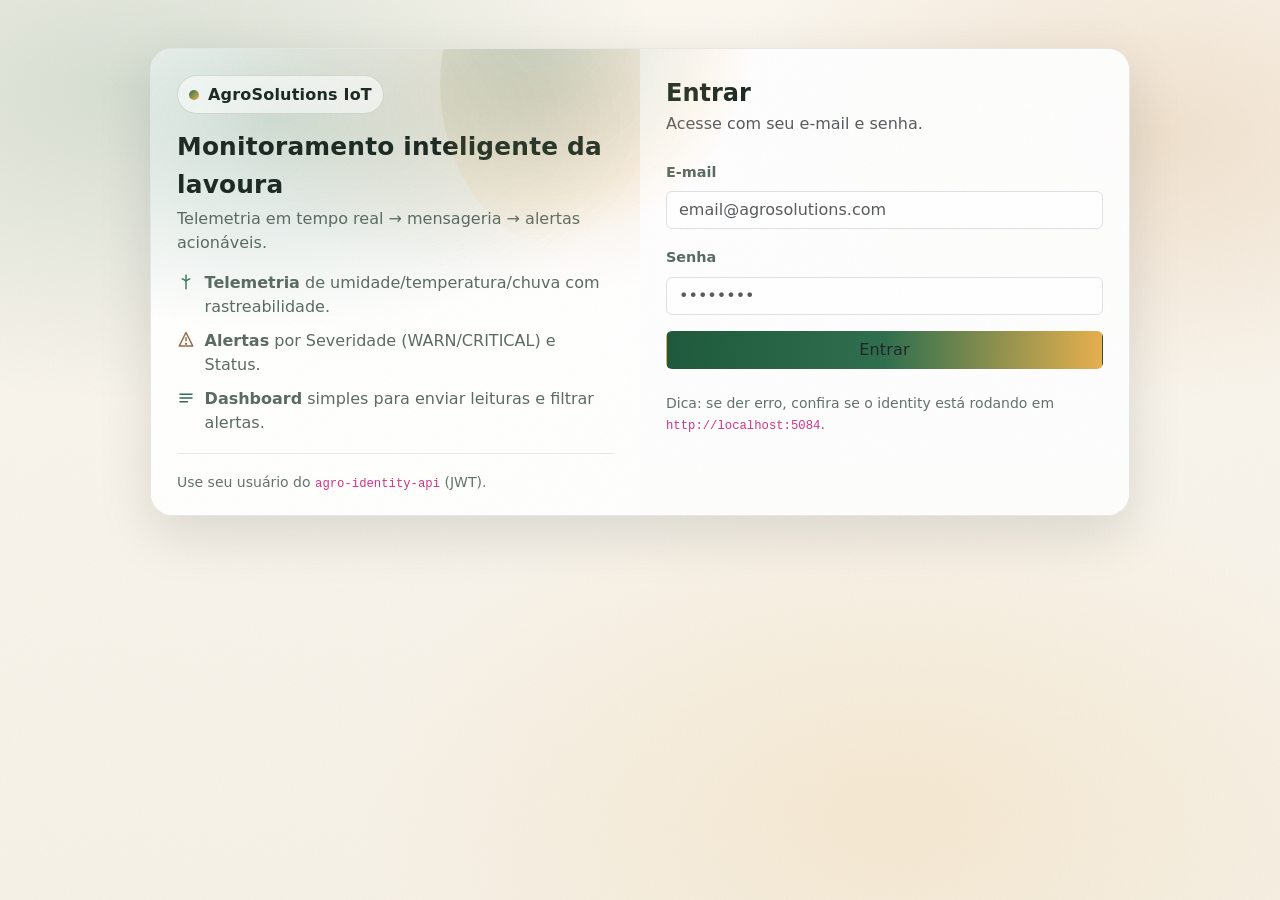
==== login.html @ 235bf012 "Initial MVP" ====
<!doctype html>
<html lang="pt-br">
<head>
    <meta charset="utf-8" />
    <meta name="viewport" content="width=device-width,initial-scale=1" />
    <title>Agro Portal - Login</title>
    <link rel="stylesheet" href="styles.css" />
    <link rel="stylesheet" href="https://cdn.jsdelivr.net/npm/bootstrap@5.3.3/dist/css/bootstrap.min.css">
</head>
<body class="bg-light">
    <div class="container py-5">
        <div class="login-shell">
            <div class="login-card">
                <div class="row g-0">

                    <!-- ASIDE / IDENTIDADE -->
                    <div class="col-12 col-lg-6">
                        <div class="login-aside h-100">
                            <span class="brand-pill">
                                <span class="brand-dot"></span>
                                AgroSolutions IoT
                            </span>

                            <div class="aside-title">Monitoramento inteligente da lavoura</div>
                            <div class="aside-sub">
                                Telemetria em tempo real → mensageria → alertas acionáveis.
                            </div>

                            <ul class="bullets">
                                <li>
                                    <svg width="18" height="18" viewBox="0 0 24 24" fill="none">
                                        <path d="M12 3v18" stroke="#2f6f4e" stroke-width="2" stroke-linecap="round" />
                                        <path d="M7 8c2.5 0 3.5 1.5 5 3 1.5-1.5 2.5-3 5-3" stroke="#2f6f4e" stroke-width="2" stroke-linecap="round" />
                                    </svg>
                                    <div><b>Telemetria</b> de umidade/temperatura/chuva com rastreabilidade.</div>
                                </li>
                                <li>
                                    <svg width="18" height="18" viewBox="0 0 24 24" fill="none">
                                        <path d="M12 2l9 18H3L12 2z" stroke="#8a5a36" stroke-width="2" stroke-linejoin="round" />
                                        <path d="M12 9v4" stroke="#8a5a36" stroke-width="2" stroke-linecap="round" />
                                        <path d="M12 17h.01" stroke="#8a5a36" stroke-width="3" stroke-linecap="round" />
                                    </svg>
                                    <div><b>Alertas</b> por Severidade (WARN/CRITICAL) e Status.</div>
                                </li>
                                <li>
                                    <svg width="18" height="18" viewBox="0 0 24 24" fill="none">
                                        <path d="M4 7h16M4 12h16M4 17h10" stroke="#1f5a3d" stroke-width="2" stroke-linecap="round" />
                                    </svg>
                                    <div><b>Dashboard</b> simples para enviar leituras e filtrar alertas.</div>
                                </li>
                            </ul>

                            <div class="divider"></div>

                            <div class="small-help small">
                                Use seu usuário do <code>agro-identity-api</code> (JWT).
                            </div>
                        </div>
                    </div>

                    <!-- FORM -->
                    <div class="col-12 col-lg-6">
                        <div class="login-form">
                            <h4 class="mb-1 fw-bold">Entrar</h4>
                            <p class="text-muted mb-4">Acesse com seu e-mail e senha.</p>

                            <div class="mb-3">
                                <label class="form-label">E-mail</label>
                                <input id="email" class="form-control" type="email" placeholder="email@agrosolutions.com" />
                            </div>

                            <div class="mb-3">
                                <label class="form-label">Senha</label>
                                <input id="password" class="form-control" type="password" placeholder="••••••••" />
                            </div>

                            <button id="btnLogin" class="btn btn-agro w-100">Entrar</button>

                            <div id="msg" class="small text-danger mt-3 d-none"></div>

                            <div class="small-help small mt-4">
                                Dica: se der erro, confira se o identity está rodando em <code>http://localhost:5084</code>.
                            </div>
                        </div>
                    </div>

                </div>
            </div>
        </div>
    </div>

    <script src="config.js"></script>
    <script src="auth.js"></script>
</body>
</html>
---- styles.css ----
/* styles.css - Agro login (org�nico, textura, tons terra) */

:root {
    --bg: #f6f1e7; /* papel */
    --ink: #1d2b24; /* texto */
    --muted: #5b6b63;
    --leaf: #2f6f4e; /* verde folha */
    --leaf-2: #1f5a3d;
    --soil: #8a5a36; /* terra */
    --clay: #c58a4a; /* argila */
    --sun: #e8b04e; /* dourado */

    --card: rgba(255,255,255,.86);
    --border: rgba(29,43,36,.10);
    --shadow: 0 18px 55px rgba(12, 18, 15, .12);
}

/* Fundo com gradientes �naturais� + gr�o */
body.bg-light {
    background: radial-gradient(900px 520px at 10% 10%, rgba(47,111,78,.18), transparent 60%), radial-gradient(800px 480px at 90% 15%, rgba(197,138,74,.20), transparent 55%), radial-gradient(900px 560px at 70% 90%, rgba(232,176,78,.15), transparent 60%), linear-gradient(180deg, #fbf7ef, var(--bg));
    min-height: 100vh;
    color: var(--ink);
    position: relative;
}

    /* Grain overlay (SVG filter) */
    body.bg-light::before {
        content: "";
        position: fixed;
        inset: 0;
        pointer-events: none;
        opacity: .12;
        background-image: url("data:image/svg+xml,%3Csvg xmlns='http://www.w3.org/2000/svg' width='220' height='220'%3E%3Cfilter id='n'%3E%3CfeTurbulence type='fractalNoise' baseFrequency='.9' numOctaves='2' stitchTiles='stitch'/%3E%3C/filter%3E%3Crect width='220' height='220' filter='url(%23n)' opacity='.35'/%3E%3C/svg%3E");
        mix-blend-mode: multiply;
    }

/* Card */
.login-shell {
    max-width: 980px;
    margin: 0 auto;
}

.login-card {
    border: 1px solid var(--border);
    border-radius: 22px;
    overflow: hidden;
    background: var(--card);
    box-shadow: var(--shadow);
}

/* Painel esquerdo (identidade) */
.login-aside {
    position: relative;
    padding: 26px 26px 22px 26px;
    background: radial-gradient(700px 380px at 25% 15%, rgba(47,111,78,.22), transparent 55%), radial-gradient(620px 360px at 80% 10%, rgba(197,138,74,.22), transparent 55%), linear-gradient(140deg, rgba(255,255,255,.65), rgba(255,255,255,.35));
}

    .login-aside::after {
        /* �blob� org�nico */
        content: "";
        position: absolute;
        right: -120px;
        top: -120px;
        width: 320px;
        height: 320px;
        background: radial-gradient(circle at 30% 30%, rgba(47,111,78,.22), rgba(232,176,78,.10) 55%, transparent 70%);
        border-radius: 44% 56% 60% 40% / 48% 42% 58% 52%;
        filter: blur(0px);
        opacity: .9;
    }

.brand-pill {
    display: inline-flex;
    align-items: center;
    gap: .55rem;
    border: 1px solid rgba(29,43,36,.14);
    background: rgba(255,255,255,.55);
    padding: .42rem .70rem;
    border-radius: 999px;
    font-weight: 700;
    letter-spacing: .2px;
}

.brand-dot {
    width: 10px;
    height: 10px;
    border-radius: 50%;
    background: linear-gradient(135deg, var(--leaf), var(--sun));
}

.aside-title {
    font-size: 1.55rem;
    font-weight: 800;
    margin: 14px 0 4px;
    letter-spacing: .2px;
}

.aside-sub {
    color: var(--muted);
    margin-bottom: 16px;
}

.bullets {
    margin: 12px 0 0;
    padding: 0;
    list-style: none;
    color: var(--muted);
}

    .bullets li {
        display: flex;
        gap: .6rem;
        align-items: flex-start;
        margin: 10px 0;
    }

    .bullets svg {
        flex: 0 0 auto;
        margin-top: 2px;
        opacity: .9;
    }

/* Form lado direito */
.login-form {
    padding: 30px 26px;
    background: rgba(255,255,255,.65);
}

.form-label {
    color: var(--muted);
    font-weight: 700;
    font-size: .9rem;
}

.form-control {
    border-radius: 14px;
    padding: .80rem .95rem;
    border: 1px solid rgba(29,43,36,.16);
    background: rgba(255,255,255,.82);
}

    .form-control:focus {
        border-color: rgba(47,111,78,.45);
        box-shadow: 0 0 0 .25rem rgba(47,111,78,.14);
    }

.btn-agro {
    border: 0;
    border-radius: 14px;
    padding: .85rem 1rem;
    font-weight: 800;
    letter-spacing: .2px;
    background: linear-gradient(90deg, var(--leaf-2), var(--leaf), var(--sun));
    color: #0c1712;
}

    .btn-agro:hover {
        filter: brightness(1.03);
    }

.small-help {
    color: rgba(91,107,99,.95);
}

.divider {
    height: 1px;
    background: rgba(29,43,36,.10);
    margin: 18px 0;
}

/* Responsivo: painel vira topo */
@media (max-width: 991px) {
    .login-aside::after {
        display: none;
    }
}
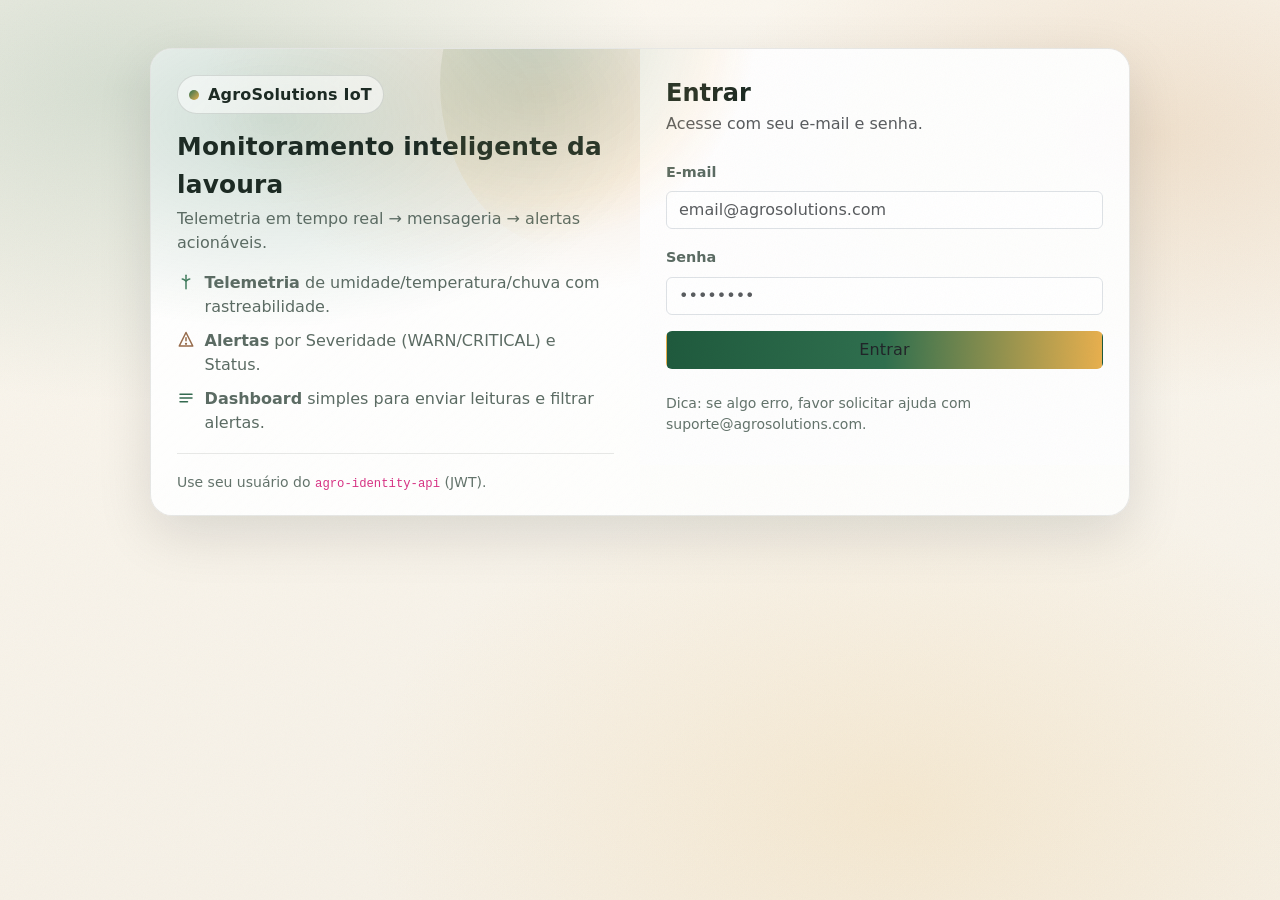
==== commit 9b704558: "Updated Suporte for Portal Login" ====
--- a/login.html
+++ b/login.html
@@ -79,7 +79,7 @@
                             <div id="msg" class="small text-danger mt-3 d-none"></div>
 
                             <div class="small-help small mt-4">
-                                Dica: se der erro, confira se o identity está rodando em <code>http://localhost:5084</code>.
+                                Dica: se algo erro, favor solicitar ajuda com suporte@agrosolutions.com.
                             </div>
                         </div>
                     </div>
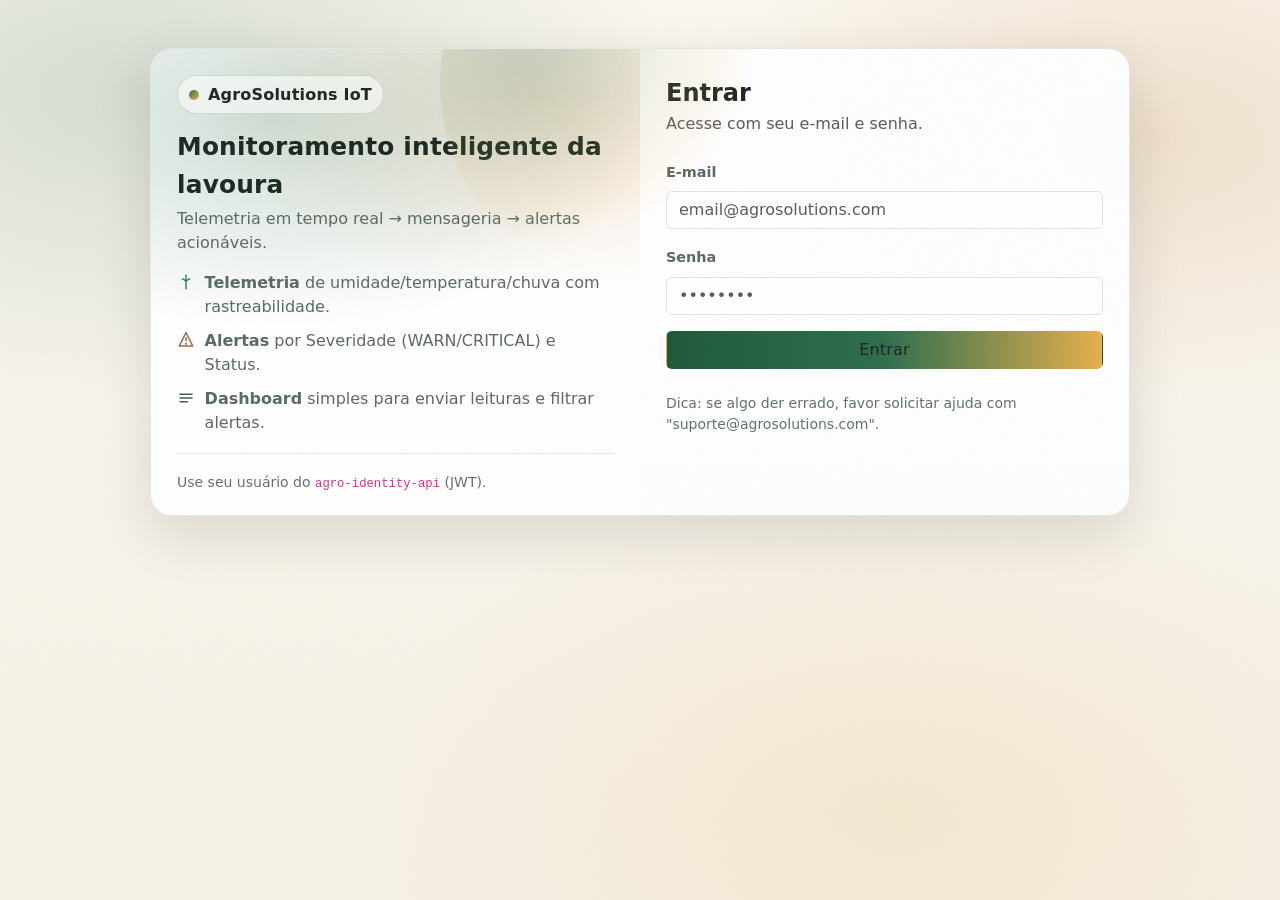
==== commit b1073bcb: "Updated msg support for Portal Login" ====
--- a/login.html
+++ b/login.html
@@ -79,7 +79,7 @@
                             <div id="msg" class="small text-danger mt-3 d-none"></div>
 
                             <div class="small-help small mt-4">
-                                Dica: se algo erro, favor solicitar ajuda com suporte@agrosolutions.com.
+                                Dica: se algo der errado, favor solicitar ajuda com "suporte@agrosolutions.com".
                             </div>
                         </div>
                     </div>
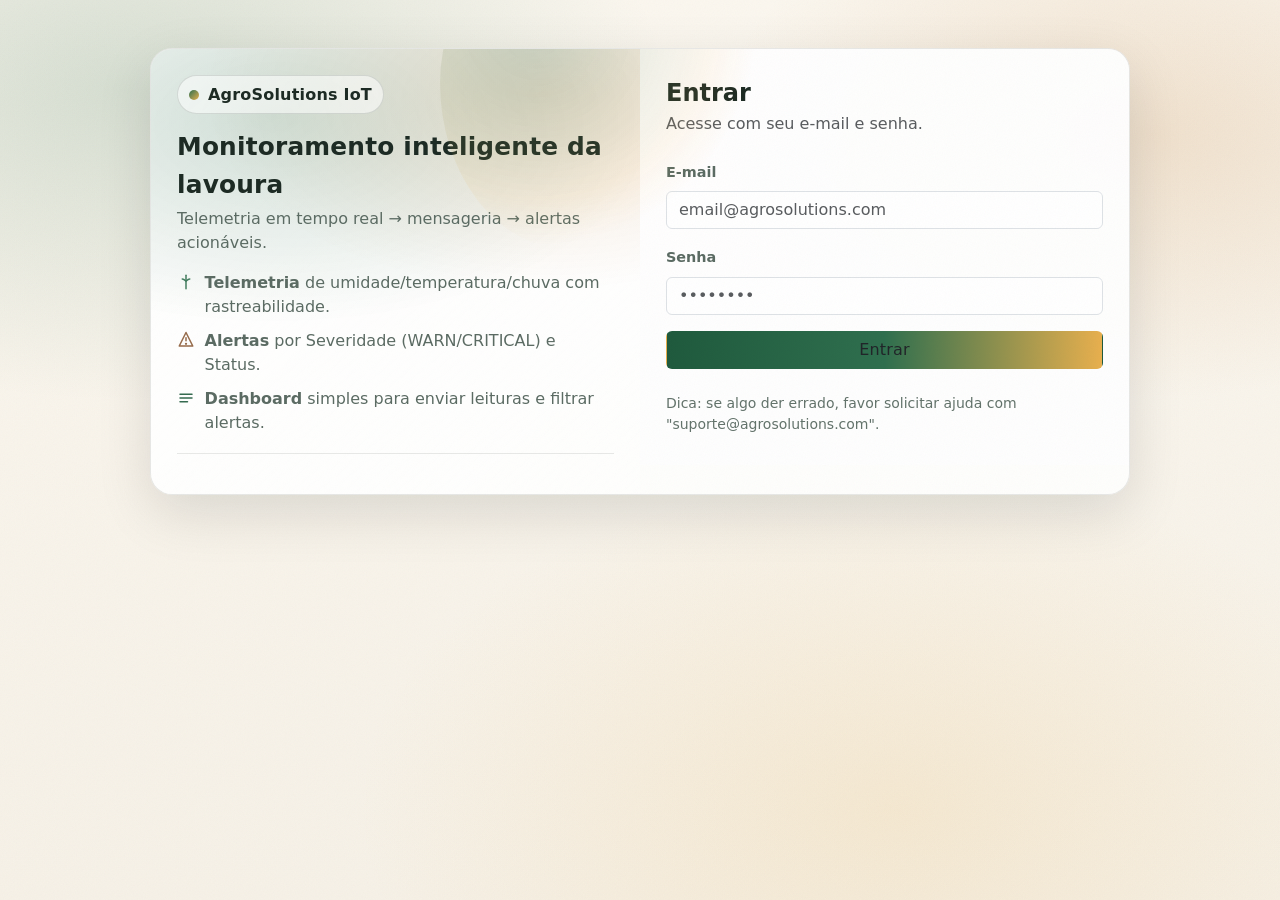
==== commit a2565b23: "Updated login.html" ====
--- a/login.html
+++ b/login.html
@@ -51,10 +51,6 @@
                             </ul>
 
                             <div class="divider"></div>
-
-                            <div class="small-help small">
-                                Use seu usuário do <code>agro-identity-api</code> (JWT).
-                            </div>
                         </div>
                     </div>
 
